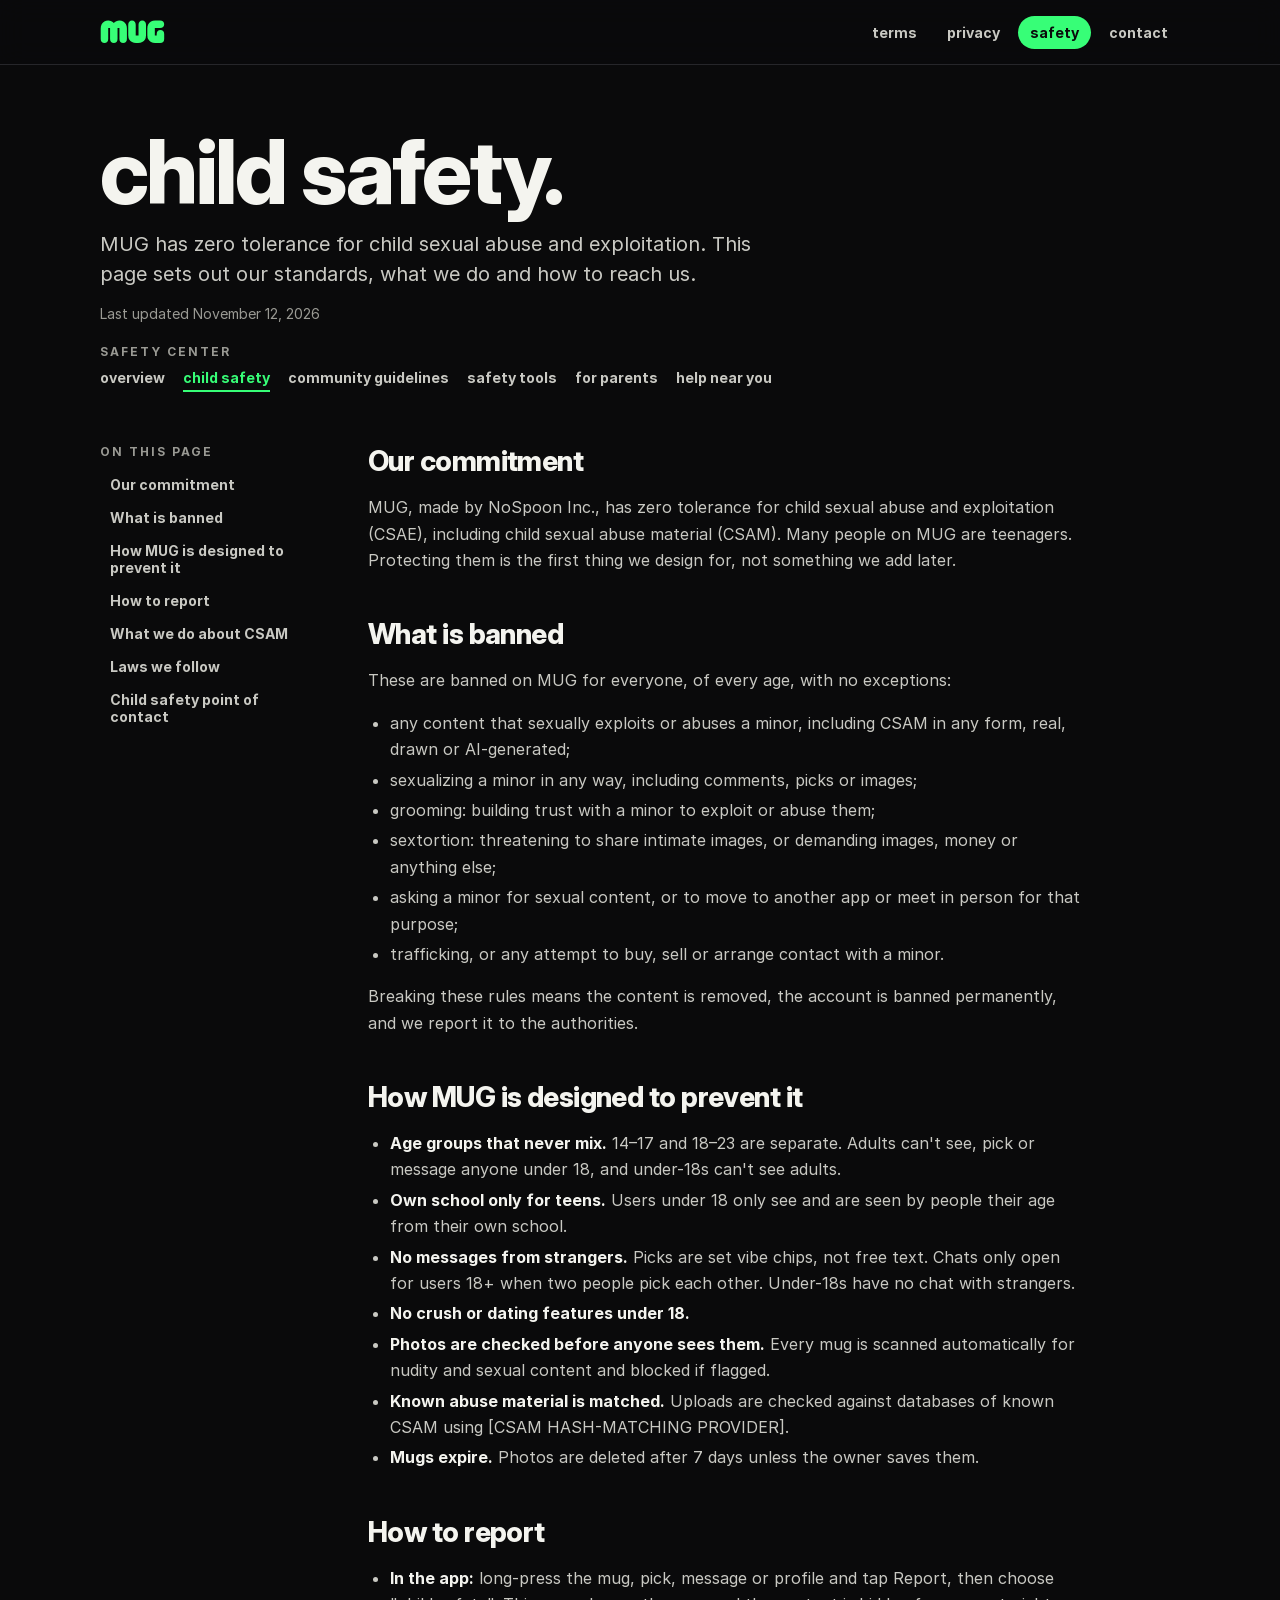
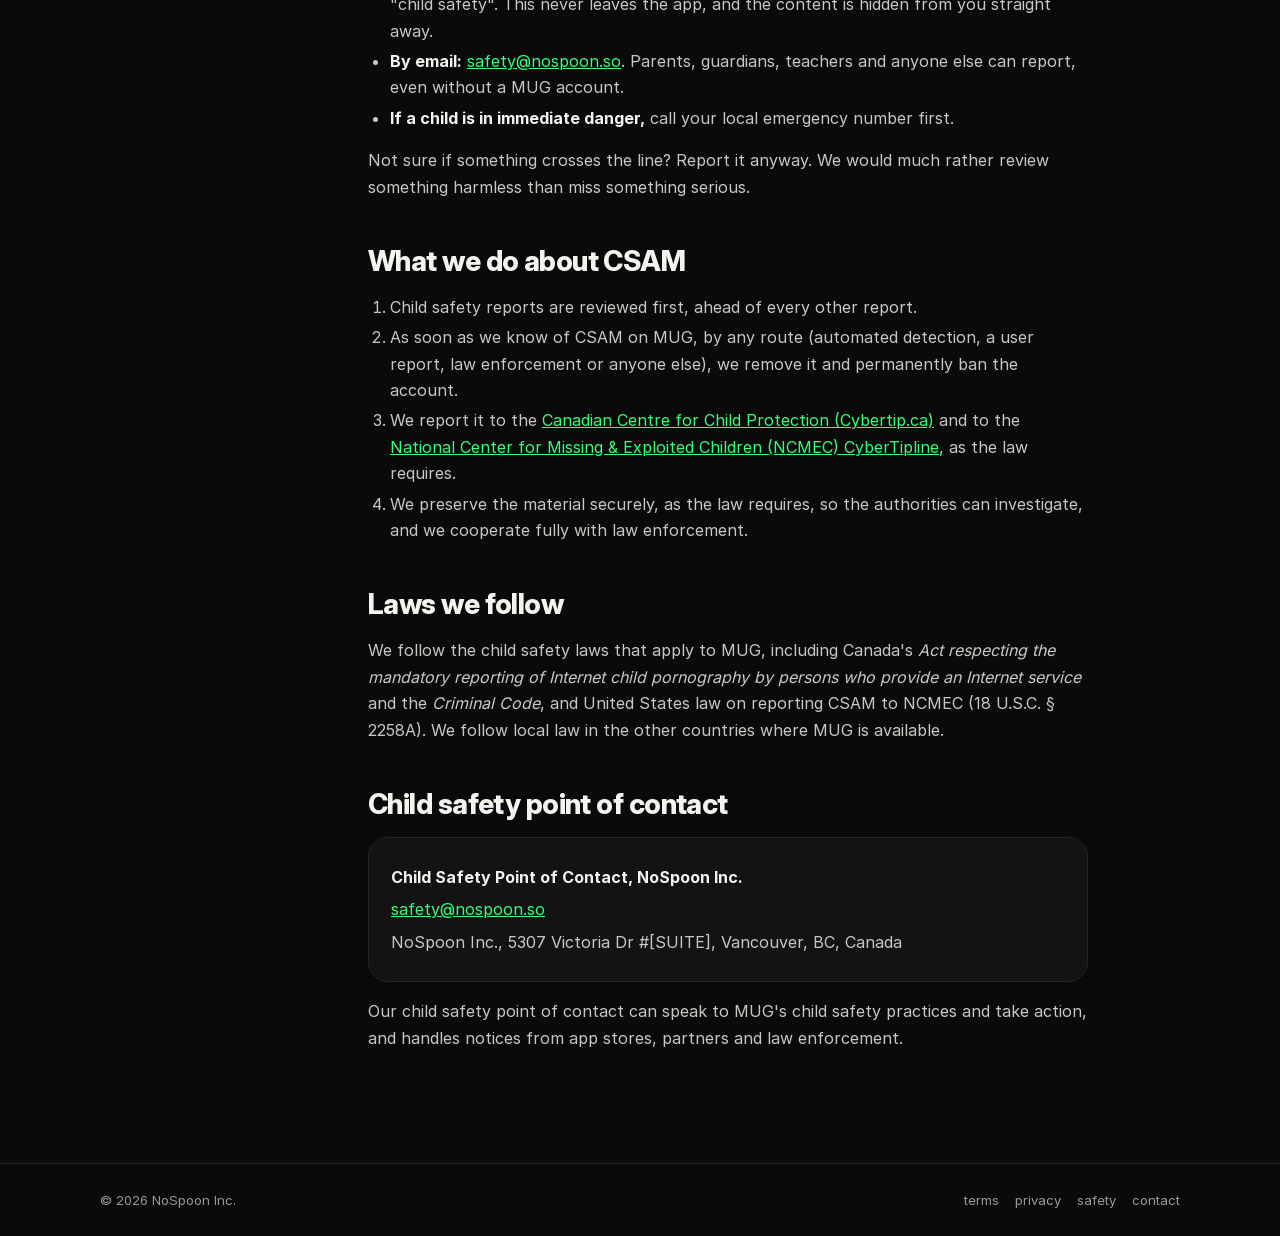
==== child-safety.html @ da03a5db "Add files via upload" ====
<!doctype html>
<html lang="en">
<head>
<meta charset="utf-8">
<meta name="viewport" content="width=device-width, initial-scale=1">
<title>Child Safety Standards | MUG</title>
<meta name="description" content="How MUG prevents, detects and reports child sexual abuse and exploitation.">
<meta name="theme-color" content="#0A0A0B">
<link rel="canonical" href="https://mug.wtf/child-safety">
<link rel="icon" type="image/svg+xml" href="data:image/svg+xml,%3Csvg%20xmlns=%22http://www.w3.org/2000/svg%22%20viewBox=%220%200%201024%201024%22%3E%3Cdefs%3E%3C/defs%3E%3Crect%20width=%221024%22%20height=%221024%22%20fill=%22%230A0A0B%22/%3E%3Cg%20transform=%22rotate%280%20512%20530%29%20translate%28147.0%20217.1%29%20scale%280.4966%29%22%3E%3Cpath%20fill=%22%2337FE77%22%20d=%22M35%201010V450Q35%20322%2086.5%20227.0Q138%20132%20229.0%2081.0Q320%2030%20435%2030Q525%2030%20602.5%2063.5Q680%2097%20735%20158Q789%2097%20866.5%2063.5Q944%2030%201035%2030Q1150%2030%201241.0%2081.0Q1332%20132%201383.5%20227.0Q1435%20322%201435%20450V1010Q1435%201116%201379.5%201173.0Q1324%201230%201235%201230Q1146%201230%201090.5%201173.0Q1035%201116%201035%201010V430H934V1010Q934%201116%20879.0%201173.0Q824%201230%20735%201230Q646%201230%20590.5%201173.0Q535%201116%20535%201010V430H435V1010Q435%201116%20379.5%201173.0Q324%201230%20235%201230Q146%201230%2090.5%201173.0Q35%201116%2035%201010Z%22/%3E%3C/g%3E%3C/svg%3E">
<link rel="apple-touch-icon" href="/apple-touch-icon.png">
<meta property="og:site_name" content="MUG">
<meta property="og:title" content="Child Safety Standards | MUG">
<meta property="og:description" content="How MUG prevents, detects and reports child sexual abuse and exploitation.">
<meta property="og:url" content="https://mug.wtf/child-safety">
<meta property="og:image" content="https://mug.wtf/og.png">
<meta name="twitter:card" content="summary_large_image">
<link rel="stylesheet" href="/assets/site.css">
</head>
<body>
<header class="nav"><div class="wrap"><a href="/" aria-label="MUG home"><svg class="logo" viewBox="0 0 3460 1260" width="64.9" height="23.6" style="display: block;" role="img" aria-label="MUG"><path fill="currentColor" d="M35 1010V450Q35 322 86.5 227.0Q138 132 229.0 81.0Q320 30 435 30Q525 30 602.5 63.5Q680 97 735 158Q789 97 866.5 63.5Q944 30 1035 30Q1150 30 1241.0 81.0Q1332 132 1383.5 227.0Q1435 322 1435 450V1010Q1435 1116 1379.5 1173.0Q1324 1230 1235 1230Q1146 1230 1090.5 1173.0Q1035 1116 1035 1010V430H934V1010Q934 1116 879.0 1173.0Q824 1230 735 1230Q646 1230 590.5 1173.0Q535 1116 535 1010V430H435V1010Q435 1116 379.5 1173.0Q324 1230 235 1230Q146 1230 90.5 1173.0Q35 1116 35 1010ZM1505 810V250Q1505 144 1560.5 87.0Q1616 30 1705 30Q1794 30 1849.5 87.0Q1905 144 1905 250V830H2055V250Q2055 144 2110.5 87.0Q2166 30 2255 30Q2344 30 2399.5 87.0Q2455 144 2455 250V810Q2455 940 2401.5 1035.0Q2348 1130 2253.0 1180.0Q2158 1230 2035 1230H1925Q1802 1230 1707.0 1180.0Q1612 1130 1558.5 1035.0Q1505 940 1505 810ZM2525 810V450Q2525 321 2575.5 226.0Q2626 131 2721.0 80.5Q2816 30 2945 30H3205Q3311 30 3368.0 85.5Q3425 141 3425 230Q3425 319 3368.0 374.5Q3311 430 3205 430H2925V830H3025V750Q3025 644 3080.5 587.0Q3136 530 3225 530Q3314 530 3369.5 587.0Q3425 644 3425 750V1010Q3425 1119 3369.5 1174.5Q3314 1230 3205 1230H2945Q2816 1230 2721.0 1179.5Q2626 1129 2575.5 1034.0Q2525 939 2525 810Z"></path></svg></a><nav aria-label="Site"><a class="" href="/terms">terms</a><a class="" href="/privacy">privacy</a><a class="on" href="/safety">safety</a><a class="" href="/contact">contact</a></nav></div></header>
<main>
<section class="hero"><div class="wrap">
  <h1 class="disp">child safety.</h1>
  <p class="lede">MUG has zero tolerance for child sexual abuse and exploitation. This page sets out our standards, what we do and how to reach us.</p>
  <p class="meta">Last updated November 12, 2026</p><nav class="sc" aria-label="Safety center"><b>SAFETY CENTER</b><a class="" href="/safety">overview</a><a class="on" href="/child-safety">child safety</a><a class="" href="/guidelines">community guidelines</a><a class="" href="/safety-tools">safety tools</a><a class="" href="/parents">for parents</a><a class="" href="/resources">help near you</a></nav>
</div></section>
<div class="wrap"><div class="layout">
  <aside class="toc" aria-label="On this page"><b>ON THIS PAGE</b><a href="#commitment">Our commitment</a><a href="#banned">What is banned</a><a href="#design">How MUG is designed to prevent it</a><a href="#report">How to report</a><a href="#action">What we do about CSAM</a><a href="#law">Laws we follow</a><a href="#contact">Child safety point of contact</a></aside>
  <article class="doc"><h2 id="commitment">Our commitment</h2><p>MUG, made by NoSpoon Inc., has zero tolerance for child sexual abuse and exploitation (CSAE), including child sexual abuse material (CSAM). Many people on MUG are teenagers. Protecting them is the first thing we design for, not something we add later.</p><h2 id="banned">What is banned</h2><p>These are banned on MUG for everyone, of every age, with no exceptions:</p><ul>
<li>any content that sexually exploits or abuses a minor, including CSAM in any form, real, drawn or AI-generated;</li>
<li>sexualizing a minor in any way, including comments, picks or images;</li>
<li>grooming: building trust with a minor to exploit or abuse them;</li>
<li>sextortion: threatening to share intimate images, or demanding images, money or anything else;</li>
<li>asking a minor for sexual content, or to move to another app or meet in person for that purpose;</li>
<li>trafficking, or any attempt to buy, sell or arrange contact with a minor.</li>
</ul><p>Breaking these rules means the content is removed, the account is banned permanently, and we report it to the authorities.</p><h2 id="design">How MUG is designed to prevent it</h2><ul>
<li><strong>Age groups that never mix.</strong> 14–17 and 18–23 are separate. Adults can't see, pick or message anyone under 18, and under-18s can't see adults.</li>
<li><strong>Own school only for teens.</strong> Users under 18 only see and are seen by people their age from their own school.</li>
<li><strong>No messages from strangers.</strong> Picks are set vibe chips, not free text. Chats only open for users 18+ when two people pick each other. Under-18s have no chat with strangers.</li>
<li><strong>No crush or dating features under 18.</strong></li>
<li><strong>Photos are checked before anyone sees them.</strong> Every mug is scanned automatically for nudity and sexual content and blocked if flagged.</li>
<li><strong>Known abuse material is matched.</strong> Uploads are checked against databases of known CSAM using [CSAM HASH-MATCHING PROVIDER].</li>
<li><strong>Mugs expire.</strong> Photos are deleted after 7 days unless the owner saves them.</li>
</ul><h2 id="report">How to report</h2><ul>
<li><strong>In the app:</strong> long-press the mug, pick, message or profile and tap Report, then choose "child safety". This never leaves the app, and the content is hidden from you straight away.</li>
<li><strong>By email:</strong> <a href="mailto:safety@nospoon.so">safety@nospoon.so</a>. Parents, guardians, teachers and anyone else can report, even without a MUG account.</li>
<li><strong>If a child is in immediate danger,</strong> call your local emergency number first.</li>
</ul><p>Not sure if something crosses the line? Report it anyway. We would much rather review something harmless than miss something serious.</p><h2 id="action">What we do about CSAM</h2><ol>
<li>Child safety reports are reviewed first, ahead of every other report.</li>
<li>As soon as we know of CSAM on MUG, by any route (automated detection, a user report, law enforcement or anyone else), we remove it and permanently ban the account.</li>
<li>We report it to the <a href="https://www.cybertip.ca">Canadian Centre for Child Protection (Cybertip.ca)</a> and to the <a href="https://report.cybertip.org">National Center for Missing &amp; Exploited Children (NCMEC) CyberTipline</a>, as the law requires.</li>
<li>We preserve the material securely, as the law requires, so the authorities can investigate, and we cooperate fully with law enforcement.</li>
</ol><h2 id="law">Laws we follow</h2><p>We follow the child safety laws that apply to MUG, including Canada's <em>Act respecting the mandatory reporting of Internet child pornography by persons who provide an Internet service</em> and the <em>Criminal Code</em>, and United States law on reporting CSAM to NCMEC (18 U.S.C. § 2258A). We follow local law in the other countries where MUG is available.</p><h2 id="contact">Child safety point of contact</h2><div class="box"><p><strong>Child Safety Point of Contact, NoSpoon Inc.</strong></p><p><a href="mailto:safety@nospoon.so">safety@nospoon.so</a></p><p>NoSpoon Inc., 5307 Victoria Dr #[SUITE], Vancouver, BC, Canada</p></div>
<p>Our child safety point of contact can speak to MUG's child safety practices and take action, and handles notices from app stores, partners and law enforcement.</p></article>
</div></div>
</main>
<footer><div class="wrap"><span>© 2026 NoSpoon Inc.</span><span><a href="/terms">terms</a><a href="/privacy">privacy</a><a href="/safety">safety</a><a href="/contact">contact</a></span></div></footer>
</body>
</html>
---- assets/site.css ----
@font-face{font-family:'Gen JP';src:url([data-uri]) format('woff');font-weight:400;font-display:swap}
@font-face{font-family:'Gen JP';src:url([data-uri]) format('woff');font-weight:700;font-display:swap}
@font-face{font-family:'Gen JP Display';src:url([data-uri]) format('woff');font-weight:800;font-display:swap}
:root{--ink:#0A0A0B;--card:#131315;--line:#26262A;--mute:#9A9A94;--off:#F4F4EF;--soft:#C9C9C3;--grn:#37FE77;--pnk:#FF4FD8;--yel:#FFE234;--blu:#3D5AFE;--org:#FF7A1A}
*{box-sizing:border-box}
body{margin:0;background:var(--ink);color:var(--off);font-family:'Gen JP',system-ui,-apple-system,sans-serif;-webkit-font-smoothing:antialiased;overflow-x:hidden}
a{color:var(--grn)}
.wrap{max-width:1120px;margin:0 auto;padding:0 20px}
.disp{font-family:'Gen JP Display','Gen JP',sans-serif;font-weight:800;letter-spacing:-.03em;line-height:.98}
svg[role=img]{display:block}
.nav{position:sticky;top:0;z-index:20;background:rgba(10,10,11,.82);backdrop-filter:blur(14px);-webkit-backdrop-filter:blur(14px);border-bottom:1px solid var(--line)}
.nav .wrap{display:flex;align-items:center;justify-content:space-between;height:64px}
.nav .logo{color:var(--grn)}
.nav nav{display:flex;gap:6px;flex-wrap:wrap}
.nav nav a{color:var(--soft);text-decoration:none;font-weight:700;font-size:14px;padding:8px 12px;border-radius:999px}
.nav nav a:hover{color:var(--off);background:#17171A}
.nav nav a.on{background:var(--grn);color:var(--ink)}
.hero{padding:64px 0 28px}
.tag{display:inline-flex;padding:7px 12px;border-radius:999px;font-size:13px;font-weight:700;border:1px solid #1B4A2B;background:#04150A;color:var(--grn)}
h1{font-size:clamp(48px,8vw,88px);margin:0 0 14px}
.lede{font-size:clamp(17px,2vw,20px);line-height:1.5;color:var(--soft);max-width:680px;margin:0}
.meta{margin-top:16px;color:var(--mute);font-size:14px}
.layout{display:grid;grid-template-columns:220px minmax(0,1fr);gap:48px;padding:24px 0 96px}
.toc{position:sticky;top:88px;align-self:start;display:flex;flex-direction:column;gap:2px}
.toc b{font-size:12px;letter-spacing:2px;color:var(--mute);margin-bottom:8px}
.toc a{color:var(--soft);text-decoration:none;font-size:14px;font-weight:700;padding:7px 10px;border-radius:10px}
.toc a:hover{background:#17171A;color:var(--off)}
.doc{max-width:720px}
.doc h2{font-family:'Gen JP Display','Gen JP',sans-serif;font-weight:800;letter-spacing:-.02em;font-size:28px;margin:44px 0 12px;scroll-margin-top:90px}
.doc h2:first-child{margin-top:0}
.doc h3{font-size:17px;margin:24px 0 8px}
.doc p,.doc li{font-size:16px;line-height:1.65;color:var(--soft)}
.doc strong{color:var(--off)}
.doc ul,.doc ol{padding-left:22px}
.doc li{margin:4px 0}
.short{border-radius:24px;padding:24px 26px;background:var(--grn);color:var(--ink);margin-bottom:12px}
.short h2{color:var(--ink);margin:0 0 10px!important;font-size:24px}
.short li{color:var(--ink);font-weight:700}
.box{border-radius:20px;padding:20px 22px;background:var(--card);border:1px solid var(--line);margin:16px 0}
.box p{margin:6px 0}
table{width:100%;border-collapse:collapse;margin:14px 0;font-size:14px}
th,td{text-align:left;padding:11px 12px;border-bottom:1px solid var(--line);vertical-align:top;line-height:1.5}
th{color:var(--mute);font-size:12px;letter-spacing:1px;text-transform:uppercase}
td{color:var(--soft)}
td:first-child{color:var(--off);font-weight:700}
.tw{overflow-x:auto}
.cards{display:grid;grid-template-columns:repeat(2,minmax(0,1fr));gap:12px;margin:18px 0}
.card{border-radius:22px;padding:22px;color:var(--ink);display:flex;flex-direction:column;gap:6px}
.card b{font-family:'Gen JP Display','Gen JP',sans-serif;font-weight:800;font-size:22px;letter-spacing:-.02em}
.card span{font-weight:700;font-size:15px;line-height:1.45}
.card a{color:var(--ink);font-weight:800}
.sc{display:flex;flex-wrap:wrap;gap:4px 18px;margin-top:22px;font-size:14px;font-weight:700}
.sc b{color:var(--mute);font-size:12px;letter-spacing:2px;width:100%;margin-bottom:2px}
.sc a{color:var(--soft);text-decoration:none;border-bottom:2px solid transparent;padding:4px 0}
.sc a:hover{color:var(--off)}
.sc a.on{color:var(--grn);border-bottom-color:var(--grn)}
a.card{text-decoration:none;transition:transform .15s}
a.card:hover{transform:translateY(-2px) rotate(-.4deg)}
a.card em{font-style:normal;font-weight:800;font-size:14px;margin-top:4px}
.res h3{font-family:'Gen JP Display','Gen JP',sans-serif;font-weight:800;font-size:20px;letter-spacing:-.01em;margin:28px 0 6px;color:var(--off)}
.help{border-radius:24px;padding:24px 26px;background:var(--pnk);color:var(--ink)}
.help h2{color:var(--ink);margin:0 0 8px!important}

.help p,.help li{color:var(--ink);font-weight:700}
.help h3{color:var(--ink);margin:16px 0 4px}
.help a,.help strong,.short strong{color:var(--ink)}
footer{border-top:1px solid var(--line);padding:28px 0;color:var(--mute);font-size:13px}
footer .wrap{display:flex;justify-content:space-between;gap:16px;flex-wrap:wrap}
footer a{color:var(--mute);text-decoration:none;margin-left:16px}
footer a:hover{color:var(--off)}
@media (max-width:900px){.layout{grid-template-columns:1fr;gap:20px}.toc{position:static;flex-direction:row;flex-wrap:wrap}.toc b{width:100%}}
@media (max-width:640px){.nav nav a{padding:7px 9px;font-size:13px}.nav nav a.hide{display:none}.cards{grid-template-columns:1fr}footer a{margin:0 16px 0 0}}
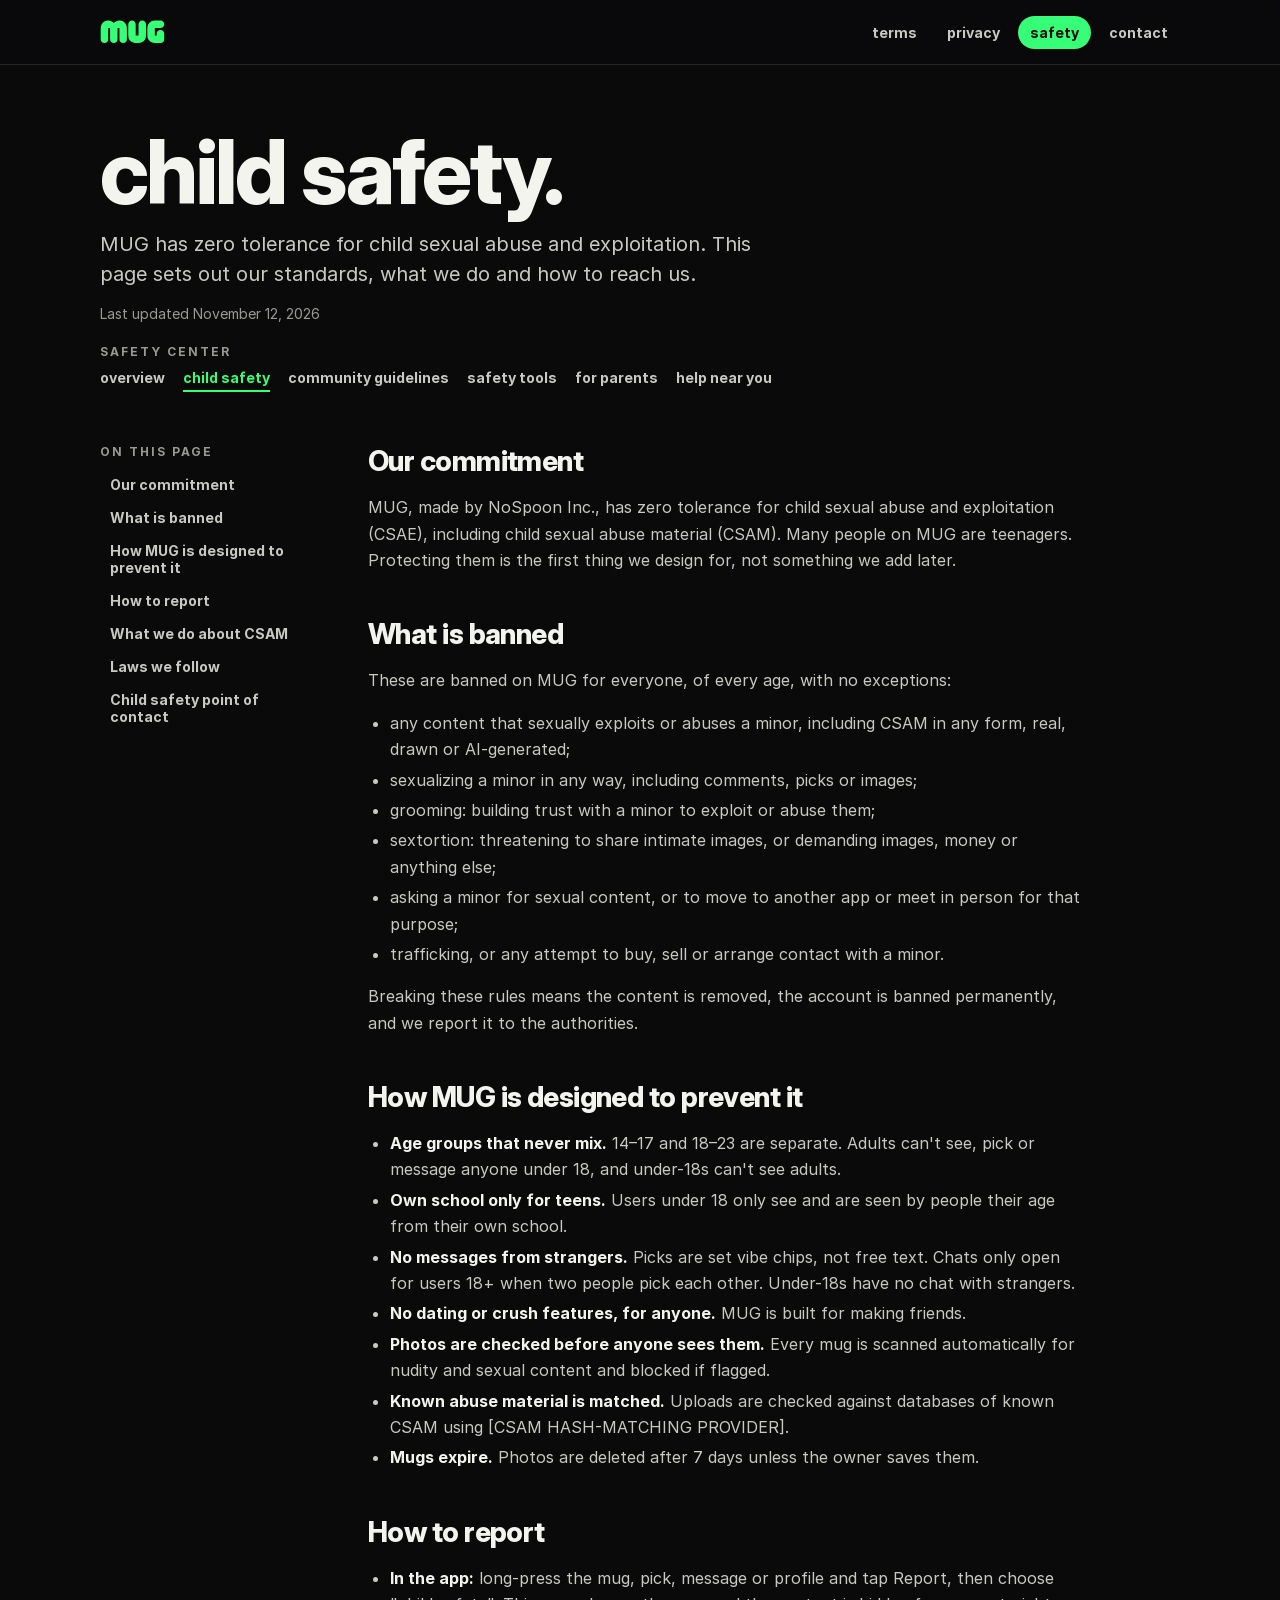
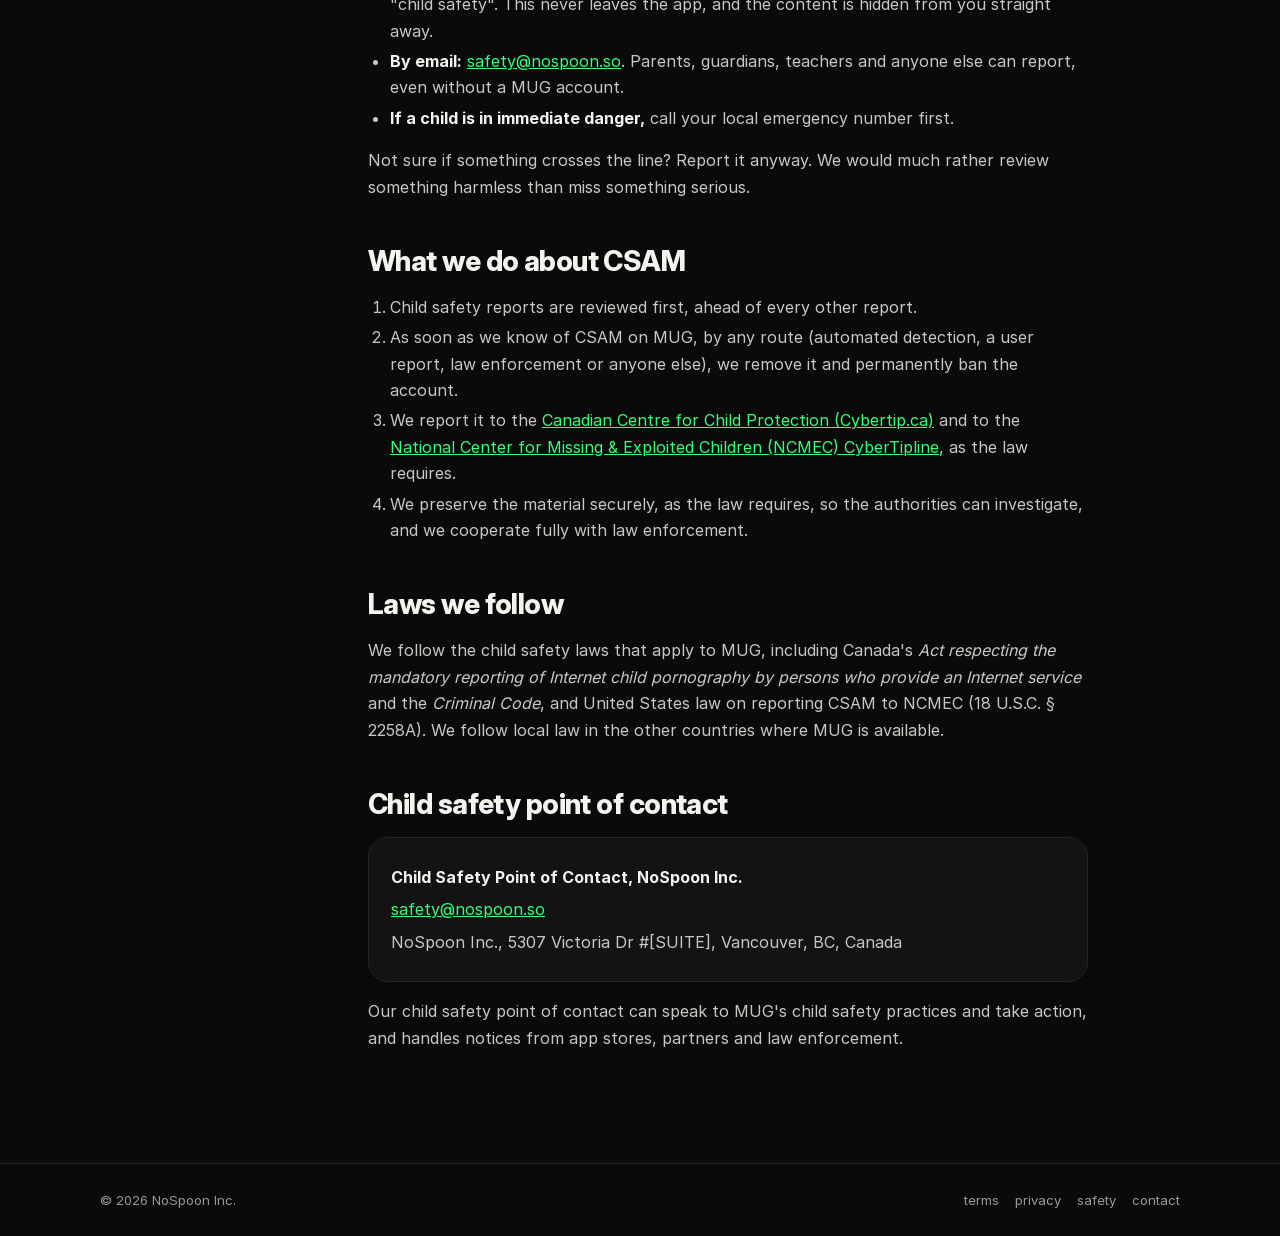
==== commit c03eca3f: "Add files via upload" ====
--- a/child-safety.html
+++ b/child-safety.html
@@ -38,7 +38,7 @@
 <li><strong>Age groups that never mix.</strong> 14–17 and 18–23 are separate. Adults can't see, pick or message anyone under 18, and under-18s can't see adults.</li>
 <li><strong>Own school only for teens.</strong> Users under 18 only see and are seen by people their age from their own school.</li>
 <li><strong>No messages from strangers.</strong> Picks are set vibe chips, not free text. Chats only open for users 18+ when two people pick each other. Under-18s have no chat with strangers.</li>
-<li><strong>No crush or dating features under 18.</strong></li>
+<li><strong>No dating or crush features, for anyone.</strong> MUG is built for making friends.</li>
 <li><strong>Photos are checked before anyone sees them.</strong> Every mug is scanned automatically for nudity and sexual content and blocked if flagged.</li>
 <li><strong>Known abuse material is matched.</strong> Uploads are checked against databases of known CSAM using [CSAM HASH-MATCHING PROVIDER].</li>
 <li><strong>Mugs expire.</strong> Photos are deleted after 7 days unless the owner saves them.</li>
--- a/assets/site.css
+++ b/assets/site.css
@@ -25,7 +25,7 @@
 .toc b{font-size:12px;letter-spacing:2px;color:var(--mute);margin-bottom:8px}
 .toc a{color:var(--soft);text-decoration:none;font-size:14px;font-weight:700;padding:7px 10px;border-radius:10px}
 .toc a:hover{background:#17171A;color:var(--off)}
-.doc{max-width:720px}
+.doc{max-width:720px;min-width:0}
 .doc h2{font-family:'Gen JP Display','Gen JP',sans-serif;font-weight:800;letter-spacing:-.02em;font-size:28px;margin:44px 0 12px;scroll-margin-top:90px}
 .doc h2:first-child{margin-top:0}
 .doc h3{font-size:17px;margin:24px 0 8px}
@@ -68,5 +68,5 @@
 footer .wrap{display:flex;justify-content:space-between;gap:16px;flex-wrap:wrap}
 footer a{color:var(--mute);text-decoration:none;margin-left:16px}
 footer a:hover{color:var(--off)}
-@media (max-width:900px){.layout{grid-template-columns:1fr;gap:20px}.toc{position:static;flex-direction:row;flex-wrap:wrap}.toc b{width:100%}}
+@media (max-width:900px){.layout{grid-template-columns:minmax(0,1fr);gap:20px}.toc{position:static;flex-direction:row;flex-wrap:wrap}.toc b{width:100%}}
 @media (max-width:640px){.nav nav a{padding:7px 9px;font-size:13px}.nav nav a.hide{display:none}.cards{grid-template-columns:1fr}footer a{margin:0 16px 0 0}}
